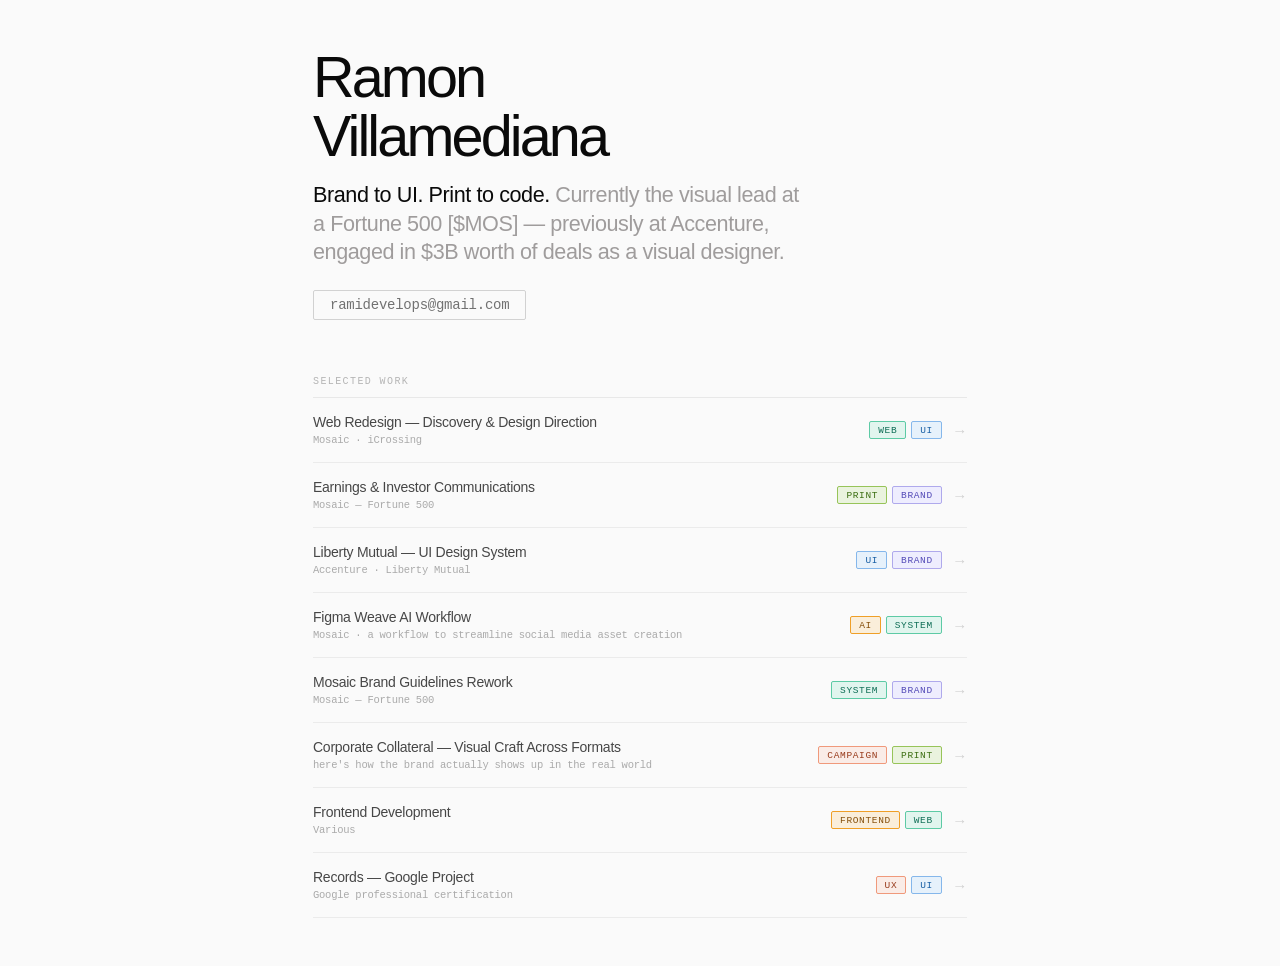
==== index.html @ b70050cb "genesis" ====
<!DOCTYPE html>
<html lang="en">
<head>
  <meta charset="UTF-8">
  <meta name="viewport" content="width=device-width, initial-scale=1.0">
  <title>Ramon Villamediana</title>
  <meta name="description" content="Senior visual designer with brand, UI, and frontend experience. Fortune 500 in-house and Accenture agency — $3B in deal value.">
  <meta property="og:title" content="Ramon Villamediana — Visual Designer">
  <meta property="og:description" content="Brand to UI. Print to code. Currently the visual lead at a Fortune 500, previously at Accenture across $3B in deals.">
  <meta property="og:type" content="website">
  <meta property="og:url" content="https://ramidevelops.github.io/portfolio/">
  <meta name="twitter:card" content="summary_large_image">
  <meta name="twitter:title" content="Ramon Villamediana — Visual Designer">
  <meta name="twitter:description" content="Brand to UI. Print to code. Fortune 500 + Accenture. $3B in deals.">
  <link rel="stylesheet" href="style.css">
</head>
<body>
  <div class="layout layout-home">
    <!-- ── Main ── -->
    <main class="main">

      <section class="hero">
        <h1>Ramon<br>Villamediana</h1>
        <h2>Brand to UI. Print to code. <span style="color:#9f9c9c;">Currently the visual lead at a Fortune 500 [$MOS] — previously at Accenture, engaged in $3B worth of deals as a visual designer.</span></h2>
        
        <a href="mailto:ramidevelops@gmail.com" class="hero-email">ramidevelops@gmail.com </a>
        
      </section>

      <section>
        <div class="work-header">Selected Work</div>
        <div class="work-list">

          <a href="project-mosaic-web.html" class="work-item">
            <div class="work-left">
              <div class="work-title">Web Redesign — Discovery & Design Direction</div>
              <div class="work-client">Mosaic · iCrossing</div>
            </div>
            <div class="work-right">
              <div class="tag-row">
                <span class="tag tag-web">Web</span>
                <span class="tag tag-ui">UI</span>
              </div>
              <span class="arrow">→</span>
            </div>
          </a>

          <a href="project-mosaic-earnings.html" class="work-item">
            <div class="work-left">
              <div class="work-title">Earnings & Investor Communications</div>
              <div class="work-client">Mosaic — Fortune 500</div>
            </div>
            <div class="work-right">
              <div class="tag-row">
                <span class="tag tag-print">Print</span>
                <span class="tag tag-brand">Brand</span>
              </div>
              <span class="arrow">→</span>
            </div>
          </a>

          <a href="project-liberty.html" class="work-item">
            <div class="work-left">
              <div class="work-title">Liberty Mutual — UI Design System</div>
              <div class="work-client">Accenture · Liberty Mutual</div>
            </div>
            <div class="work-right">
              <div class="tag-row">
                <span class="tag tag-ui">UI</span>
                <span class="tag tag-brand">Brand</span>
              </div>
              <span class="arrow">→</span>
            </div>
          </a>

          <a href="weave-workflow.html" class="work-item">
            <div class="work-left">
              <div class="work-title">Figma Weave AI Workflow</div>
              <div class="work-client">Mosaic · a workflow to streamline social media asset creation</div>
            </div>
            <div class="work-right">
              <div class="tag-row">
                <span class="tag tag-frontend">AI</span><span class="tag tag-web">System</span>
              </div>
              <span class="arrow">→</span>
            </div>
          </a>

          <a href="mosaic-brand-rework.html" class="work-item">
            <div class="work-left">
              <div class="work-title">Mosaic Brand Guidelines Rework</div>
              <div class="work-client">Mosaic — Fortune 500</div>
            </div>
            <div class="work-right">
              <div class="tag-row">
                <span class="tag tag-web">System</span>
                <span class="tag tag-brand">Brand</span>
              </div>
              <span class="arrow">→</span>
            </div>
          </a>

          <a href="corporate-collateral.html" class="work-item">
            <div class="work-left">
              <div class="work-title">Corporate Collateral — Visual Craft Across Formats</div>
              <div class="work-client">here's how the brand actually shows up in the real world</div>
            </div>
            <div class="work-right">
              <div class="tag-row">
                <span class="tag tag-campaign">Campaign</span>
                <span class="tag tag-print">Print</span>
              </div>
              <span class="arrow">→</span>
            </div>
          </a>

          <a href="frontend-work.html" class="work-item">
            <div class="work-left">
              <div class="work-title">Frontend Development</div>
              <div class="work-client">Various</div>
            </div>
            <div class="work-right">
              <div class="tag-row">
                <span class="tag tag-frontend">Frontend</span>
                <span class="tag tag-web">Web</span>
              </div>
              <span class="arrow">→</span>
            </div>
          </a>

            <a href="records-google-project.html" class="work-item">
            <div class="work-left">
              <div class="work-title">Records — Google Project</div>
              <div class="work-client">Google professional certification</div>
            </div>
            <div class="work-right">
              <div class="tag-row">
                <span class="tag tag-campaign">UX</span>
                <span class="tag tag-ui">UI</span>
              </div>
              <span class="arrow">→</span>
            </div>
          </a>

        </div>
      </section>

    </main>
  </div>
</body>
</html>
---- style.css ----
/* ─── Reset ─────────────────────────────────────────────── */
*, *::before, *::after { box-sizing: border-box; margin: 0; padding: 0; }
html { scroll-behavior: smooth; }

/* ─── Fonts ──────────────────────────────────────────────── */
@import url('https://fonts.googleapis.com/css2?family=Inter:wght@400;500;700;900&family=Roboto+Mono:wght@400;500&display=swap');

/* ─── Base ───────────────────────────────────────────────── */
body {

  font-family: 'Inter', sans-serif;
  letter-spacing: -0.25px;
 /* background: linear-gradient(135deg, #dbeafe 0%, #eff6ff 40%, #f0f9ff 70%, #e0f2fe 100%);*/
 background-color: #fafafa;
  background-attachment: fixed;
  min-height: 100vh;
  color: #0a0a0a;
  -webkit-font-smoothing: antialiased;
}

/* ─── Layout ─────────────────────────────────────────────── */
.layout {
  display: grid;
  grid-template-columns: 1fr;
  min-height: 100vh;
}

.layout-home {
  grid-template-columns:1fr;
}

/* ─── Sidebar ────────────────────────────────────────────── */
.sidebar {
  padding: 2.5rem 1.5rem 2.5rem 2rem;
  display: none;
  flex-direction: column;
  gap: 2.5rem;
  border-right: 0.5px solid rgba(0,0,0,0.08);
  height: 100vh;
  position: sticky;
  top: 0;
  overflow-y: auto;
}

.logo-mark {
  font-family: 'Inter', sans-serif;
  font-weight: 900;
  font-size: 26px;
  letter-spacing: -0.05em;
  color: #0a0a0a;
  line-height: 1;
  text-decoration: none;
  display: block;
}

.nav-section { display: flex; flex-direction: column; gap: 0.4rem; }

.nav-label {
  font-family: 'Roboto Mono', monospace;
  font-size: 10px;
  font-weight: 500;
  letter-spacing: 0.12em;
  color: rgba(0,0,0,0.3);
  text-transform: uppercase;
  margin-bottom: 0.3rem;
}

.nav-link {
  font-family: 'Roboto Mono', monospace;
  font-size: 12.5px;
  color: rgba(0,0,0,0.55);
  text-decoration: none;
  display: flex;
  align-items: center;
  gap: 0.4rem;
  padding: 3px 0;
  transition: color 0.15s;
}
.nav-link::before { content: '>'; opacity: 0.35; font-size: 10px; }
.nav-link:hover, .nav-link.active { color: rgba(0,0,0,0.9); }

.resume-entry { margin-bottom: 0.65rem; }
.resume-title {
  font-family: 'Space Mono', monospace;
  font-size: 11.5px;
  color: rgba(0,0,0,0.7);
  font-weight: 500;
  line-height: 1.5;
}
.resume-co {
  font-family: 'Space Mono', monospace;
  font-size: 10.5px;
  color: rgba(0,0,0,0.35);
}

.tagline {
  font-family: 'Roboto Mono', monospace;
  font-size: 10px;
  color: rgba(0,0,0,0.18);
  letter-spacing: 0.05em;
  margin-top: auto;
}

/* ─── Main ───────────────────────────────────────────────── */
.main {
  padding: 3rem;;
  display: flex;
  flex-direction: column;
  gap: 3.5rem;
  width: clamp(320px, 90%, 750px);
  margin: 0 auto;
}

/* ─── Hero ───────────────────────────────────────────────── */
.hero { display: flex; flex-direction: column; gap: 1rem; }

.hero h1 {
  font-size: clamp(2.6rem, 4.5vw, 3.8rem);
  font-weight: 400;
  letter-spacing: -0.05em;
  line-height: 1.02;
}

.hero h2 {
  font-size: clamp(1rem, 1.8vw, 1.35rem);
  font-weight: 400;
  letter-spacing: -0.02em;
  line-height: 1.3;
  max-width: 500px;
}

.hero p {
  font-size: 0.875rem;
  line-height: 1.75;
  color: rgba(0,0,0,0.5);
  max-width: 440px;
}

.hero-email {
  display: inline-flex;
  align-items: center;
  gap: 0.4rem;
  font-family: 'Roboto Mono', monospace;
  font-size: 14px;
  color: rgba(0,0,0,0.55);
  text-decoration: none;
  border: 0.5px solid rgba(0,0,0,0.16);
  padding: 0.4rem 1rem;
  border-radius: 2px;
  margin-top: 0.5rem;
  width: fit-content;
  transition: background 0.15s;
}
.hero-email:hover { background: rgba(0,0,0,0.04); }

/* ─── Work List ──────────────────────────────────────────── */
.work-header {
  font-family: 'Roboto Mono', monospace;
  font-size: 10px;
  font-weight: 500;
  letter-spacing: 0.14em;
  color: rgba(0,0,0,0.28);
  text-transform: uppercase;
  padding-bottom: 0.6rem;
  border-bottom: 0.5px solid rgba(0,0,0,0.07);
}

.work-list { display: flex; flex-direction: column; }

.work-item {
  display: flex;
  align-items: center;
  justify-content: space-between;
  padding: 1rem 0;
  border-bottom: 0.5px solid rgba(0,0,0,0.06);
  gap: 1.5rem;
  text-decoration: none;
  cursor: pointer;
  transition: opacity 0.15s;
}
.work-item:hover { background: #f5f5f5; transition:0.25s}
.work-item:hover .work-title { color: #000; }
.work-item:hover .arrow { color: rgba(0,0,0,0.5); }

.work-left { display: flex; flex-direction: column; gap: 0.25rem; min-width: 0; }

.work-title {
  font-family: 'Inter', sans-serif;
  font-size: 0.875rem;
  font-weight: 500;
  color: rgba(0,0,0,0.72);
  transition: color 0.15s;
}

.work-client {
  font-family: 'Roboto Mono', monospace;
  font-size: 10.5px;
  color: rgba(0,0,0,0.32);
}

.work-right {
  display: flex;
  align-items: center;
  gap: 0.65rem;
  flex-shrink: 0;
}

.tag-row { display: flex; gap: 0.3rem; flex-wrap: wrap; justify-content: flex-end; }

/* ─── Tags ───────────────────────────────────────────────── */
.tag {
  font-family: 'Roboto Mono', monospace;
  font-size: 9.5px;
  font-weight: 500;
  letter-spacing: 0.07em;
  padding: 0.18rem 0.5rem;
  border-radius: 2px;
  border: 0.5px solid;
  text-transform: uppercase;
  white-space: nowrap;
}
.tag-brand    { color: #534AB7; border-color: #AFA9EC; background: #EEEDFE; }
.tag-ui       { color: #185FA5; border-color: #85B7EB; background: #E6F1FB; }
.tag-print    { color: #3B6D11; border-color: #97C459; background: #EAF3DE; }
.tag-frontend { color: #854F0B; border-color: #EF9F27; background: #FAEEDA; }
.tag-campaign { color: #993C1D; border-color: #F0997B; background: #FAECE7; }
.tag-web      { color: #0F6E56; border-color: #5DCAA5; background: #E1F5EE; }

.arrow {
  font-size: 15px;
  color: rgba(0,0,0,0.16);
  transition: color 0.15s;
  flex-shrink: 0;
}

/* ─── Project Page ───────────────────────────────────────── */
.project-header { display: flex; flex-direction: column; gap: 1.25rem; }

.back-link {
  font-family: 'Roboto Mono', monospace;
  font-size: 12px;
  color: rgba(0,0,0,0.4);
  text-decoration: none;
  display: inline-flex;
  align-items: center;
  gap: 0.4rem;
  transition: color 0.15s;
}
.back-link:hover { color: rgba(0,0,0,0.8); }

.project-title {
  font-size: clamp(1.8rem, 3.5vw, 2.8rem);
  font-weight: 400;
  letter-spacing: -0.03em;
  line-height: 1.05;
}

.project-meta {
  display: flex;
  align-items: center;
  gap: 1rem;
  flex-wrap: wrap;
}

.project-client {
  font-family: 'Space Mono', monospace;
  font-size: 12px;
  color: rgba(0,0,0,0.4);
}

.project-divider {
  width: 0.5px;
  height: 12px;
  background: rgba(0,0,0,0.15);
}

.project-body { display: flex; flex-direction: column; gap: 3rem; }

.project-section-label {
  font-family: Inter, sans-serif;
  font-size: 1.25rem;
  font-weight: 400;
  color: 000000;
  padding-bottom: 0.6rem;
  border-bottom: 0.5px solid rgba(0,0,0,0.07);
  margin-bottom: 1.25rem;
}

.project-text {
  font-size: 0.9rem;
  line-height: 1.8;
  color: rgba(0,0,0,0.6);
  max-width: 560px;
}

/* ─── Image placeholders ─────────────────────────────────── */
.img-placeholder {
  width: 100%;
  background: rgba(255,255,255,0.45);
  border: 0.5px solid rgba(0,0,0,0.08);
  border-radius: 4px;
  display: flex;
  flex-direction: column;
  align-items: center;
  justify-content: center;
  gap: 0.5rem;
  color: rgba(0,0,0,0.25);
  font-family: 'Space Mono', monospace;
  font-size: 11px;
  letter-spacing: 0.05em;
}
.img-placeholder.tall  { aspect-ratio: 16/9; }
.img-placeholder.wide  { aspect-ratio: 21/9; }
.img-placeholder.sq    { aspect-ratio: 1/1; }
.img-placeholder.port  { aspect-ratio: 3/4; }

.img-placeholder svg {
  width: 24px;
  height: 24px;
  opacity: 0.3;
}

/* ─── Project Images ─────────────────────────────────────── */
.project-img {
  width: 100%;
  display: block;
  border-radius: 4px;
  border: 0.5px solid rgba(0,0,0,0.08);
  object-fit: cover;
}
.project-img.tall  { aspect-ratio: 16/9; }
.project-img.wide  { aspect-ratio: 21/9; }
.project-img.sq    { aspect-ratio: 1/1; }
.project-img.port  { aspect-ratio: 3/4; }

.project-img.contain {
  object-fit: contain;
  border: none;
}

.img-grid-2 {
  display: grid;
  grid-template-columns: 1fr 1fr;
  gap: 1rem;
}
.img-grid-3 {
  display: grid;
  grid-template-columns: 1fr 1fr 1fr;
  gap: 1rem;
}

/* ─── Collateral description ───────────────────────────────── */
.collateral-caption {
  font-family: 'Roboto Mono', monospace;
  font-size: 10.5px;
  color: rgba(0,0,0,0.35);
  margin-top: 0.5rem;
}

/* ─── Responsive ─────────────────────────────────────────── */
@media (max-width: 768px) {
  .layout { grid-template-columns: 1fr; }
  .sidebar {
    height: auto;
    position: relative;
    border-right: none;
    border-bottom: 0.5px solid rgba(0,0,0,0.08);
    padding: 1.5rem;
    flex-direction: row;
    flex-wrap: wrap;
    gap: 0.75rem;
    align-items: center;
  }
  .tagline { display: none; }
  .nav-section:not(:first-of-type) { display: none; }
  .main { padding: 2rem 1.5rem; margin: 0; width: 100%; }
  .img-grid-2, .img-grid-3 { grid-template-columns: 1fr; }
}
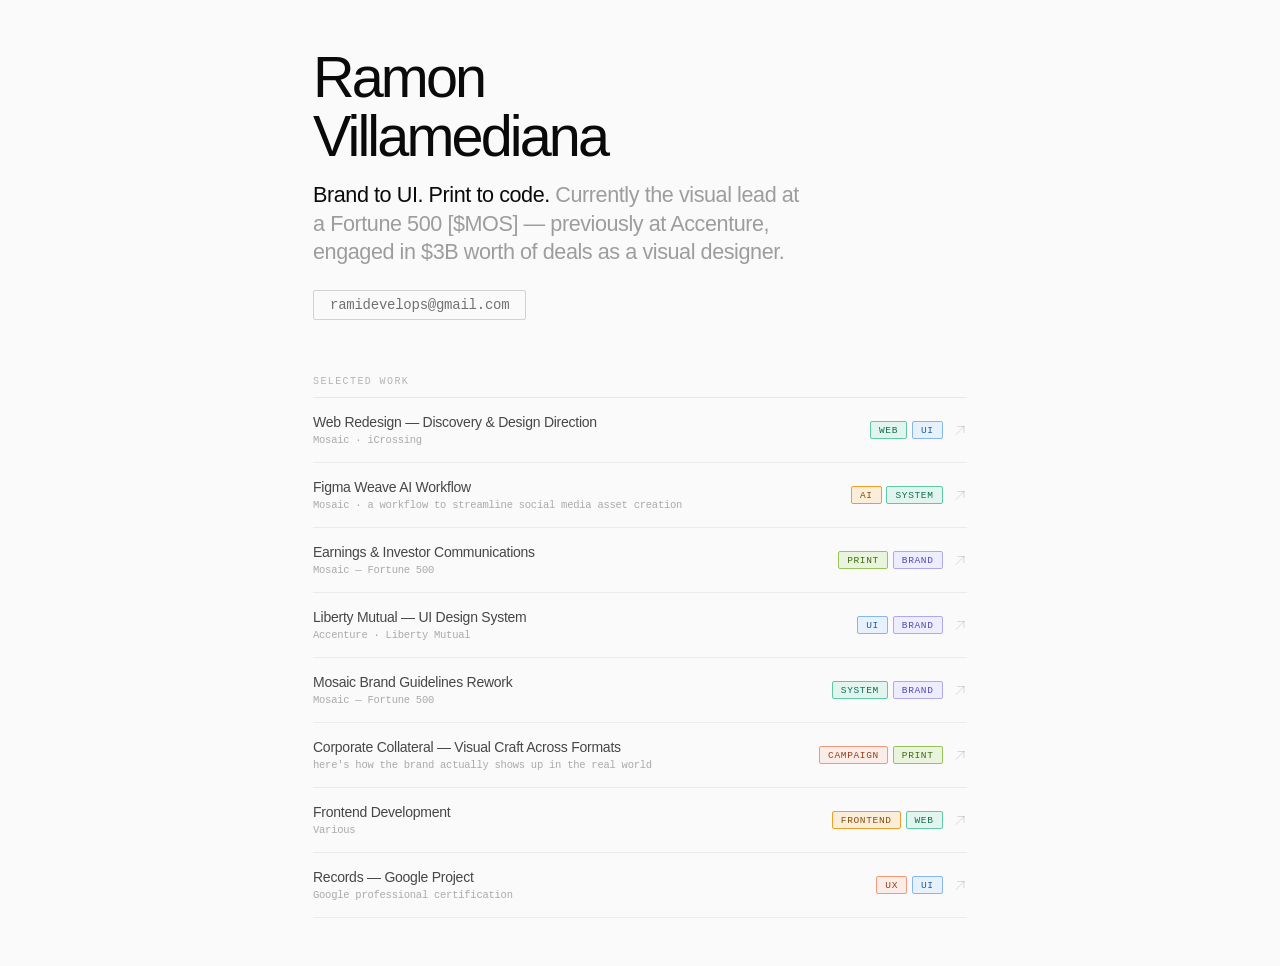
==== commit 1fe41c48: "index nav re-org and case studies updated. we getting there" ====
--- a/index.html
+++ b/index.html
@@ -16,15 +16,12 @@
 </head>
 <body>
   <div class="layout layout-home">
-    <!-- ── Main ── -->
     <main class="main">
 
       <section class="hero">
         <h1>Ramon<br>Villamediana</h1>
         <h2>Brand to UI. Print to code. <span style="color:#9f9c9c;">Currently the visual lead at a Fortune 500 [$MOS] — previously at Accenture, engaged in $3B worth of deals as a visual designer.</span></h2>
-        
         <a href="mailto:ramidevelops@gmail.com" class="hero-email">ramidevelops@gmail.com </a>
-        
       </section>
 
       <section>
@@ -41,7 +38,25 @@
                 <span class="tag tag-web">Web</span>
                 <span class="tag tag-ui">UI</span>
               </div>
-              <span class="arrow">→</span>
+              <svg class="arrow" viewBox="0 0 256 256" fill="none" xmlns="http://www.w3.org/2000/svg">
+  <path d="M200 64L56 208M200 64H88M200 64V176" stroke="currentColor" stroke-width="16" stroke-linecap="round" stroke-linejoin="round"/>
+</svg>
+            </div>
+          </a>
+
+          <a href="weave-workflow.html" class="work-item">
+            <div class="work-left">
+              <div class="work-title">Figma Weave AI Workflow</div>
+              <div class="work-client">Mosaic · a workflow to streamline social media asset creation</div>
+            </div>
+            <div class="work-right">
+              <div class="tag-row">
+                <span class="tag tag-frontend">AI</span>
+                <span class="tag tag-web">System</span>
+              </div>
+              <svg class="arrow" viewBox="0 0 256 256" fill="none" xmlns="http://www.w3.org/2000/svg">
+  <path d="M200 64L56 208M200 64H88M200 64V176" stroke="currentColor" stroke-width="16" stroke-linecap="round" stroke-linejoin="round"/>
+</svg>
             </div>
           </a>
 
@@ -55,7 +70,9 @@
                 <span class="tag tag-print">Print</span>
                 <span class="tag tag-brand">Brand</span>
               </div>
-              <span class="arrow">→</span>
+              <svg class="arrow" viewBox="0 0 256 256" fill="none" xmlns="http://www.w3.org/2000/svg">
+  <path d="M200 64L56 208M200 64H88M200 64V176" stroke="currentColor" stroke-width="16" stroke-linecap="round" stroke-linejoin="round"/>
+</svg>
             </div>
           </a>
 
@@ -69,20 +86,9 @@
                 <span class="tag tag-ui">UI</span>
                 <span class="tag tag-brand">Brand</span>
               </div>
-              <span class="arrow">→</span>
-            </div>
-          </a>
-
-          <a href="weave-workflow.html" class="work-item">
-            <div class="work-left">
-              <div class="work-title">Figma Weave AI Workflow</div>
-              <div class="work-client">Mosaic · a workflow to streamline social media asset creation</div>
-            </div>
-            <div class="work-right">
-              <div class="tag-row">
-                <span class="tag tag-frontend">AI</span><span class="tag tag-web">System</span>
-              </div>
-              <span class="arrow">→</span>
+              <svg class="arrow" viewBox="0 0 256 256" fill="none" xmlns="http://www.w3.org/2000/svg">
+  <path d="M200 64L56 208M200 64H88M200 64V176" stroke="currentColor" stroke-width="16" stroke-linecap="round" stroke-linejoin="round"/>
+</svg>
             </div>
           </a>
 
@@ -96,7 +102,9 @@
                 <span class="tag tag-web">System</span>
                 <span class="tag tag-brand">Brand</span>
               </div>
-              <span class="arrow">→</span>
+              <svg class="arrow" viewBox="0 0 256 256" fill="none" xmlns="http://www.w3.org/2000/svg">
+  <path d="M200 64L56 208M200 64H88M200 64V176" stroke="currentColor" stroke-width="16" stroke-linecap="round" stroke-linejoin="round"/>
+</svg>
             </div>
           </a>
 
@@ -110,7 +118,9 @@
                 <span class="tag tag-campaign">Campaign</span>
                 <span class="tag tag-print">Print</span>
               </div>
-              <span class="arrow">→</span>
+              <svg class="arrow" viewBox="0 0 256 256" fill="none" xmlns="http://www.w3.org/2000/svg">
+  <path d="M200 64L56 208M200 64H88M200 64V176" stroke="currentColor" stroke-width="16" stroke-linecap="round" stroke-linejoin="round"/>
+</svg>
             </div>
           </a>
 
@@ -124,11 +134,13 @@
                 <span class="tag tag-frontend">Frontend</span>
                 <span class="tag tag-web">Web</span>
               </div>
-              <span class="arrow">→</span>
+              <svg class="arrow" viewBox="0 0 256 256" fill="none" xmlns="http://www.w3.org/2000/svg">
+  <path d="M200 64L56 208M200 64H88M200 64V176" stroke="currentColor" stroke-width="16" stroke-linecap="round" stroke-linejoin="round"/>
+</svg>
             </div>
           </a>
 
-            <a href="records-google-project.html" class="work-item">
+          <a href="records-google-project.html" class="work-item">
             <div class="work-left">
               <div class="work-title">Records — Google Project</div>
               <div class="work-client">Google professional certification</div>
@@ -138,7 +150,9 @@
                 <span class="tag tag-campaign">UX</span>
                 <span class="tag tag-ui">UI</span>
               </div>
-              <span class="arrow">→</span>
+              <svg class="arrow" viewBox="0 0 256 256" fill="none" xmlns="http://www.w3.org/2000/svg">
+  <path d="M200 64L56 208M200 64H88M200 64V176" stroke="currentColor" stroke-width="16" stroke-linecap="round" stroke-linejoin="round"/>
+</svg>
             </div>
           </a>
 
@@ -148,4 +162,4 @@
     </main>
   </div>
 </body>
-</html>
+</html>
--- a/style.css
+++ b/style.css
@@ -227,10 +227,11 @@
 .tag-web      { color: #0F6E56; border-color: #5DCAA5; background: #E1F5EE; }
 
 .arrow {
-  font-size: 15px;
+   width: 14px;
+  height: 14px;
+  flex-shrink: 0;
   color: rgba(0,0,0,0.16);
   transition: color 0.15s;
-  flex-shrink: 0;
 }
 
 /* ─── Project Page ───────────────────────────────────────── */
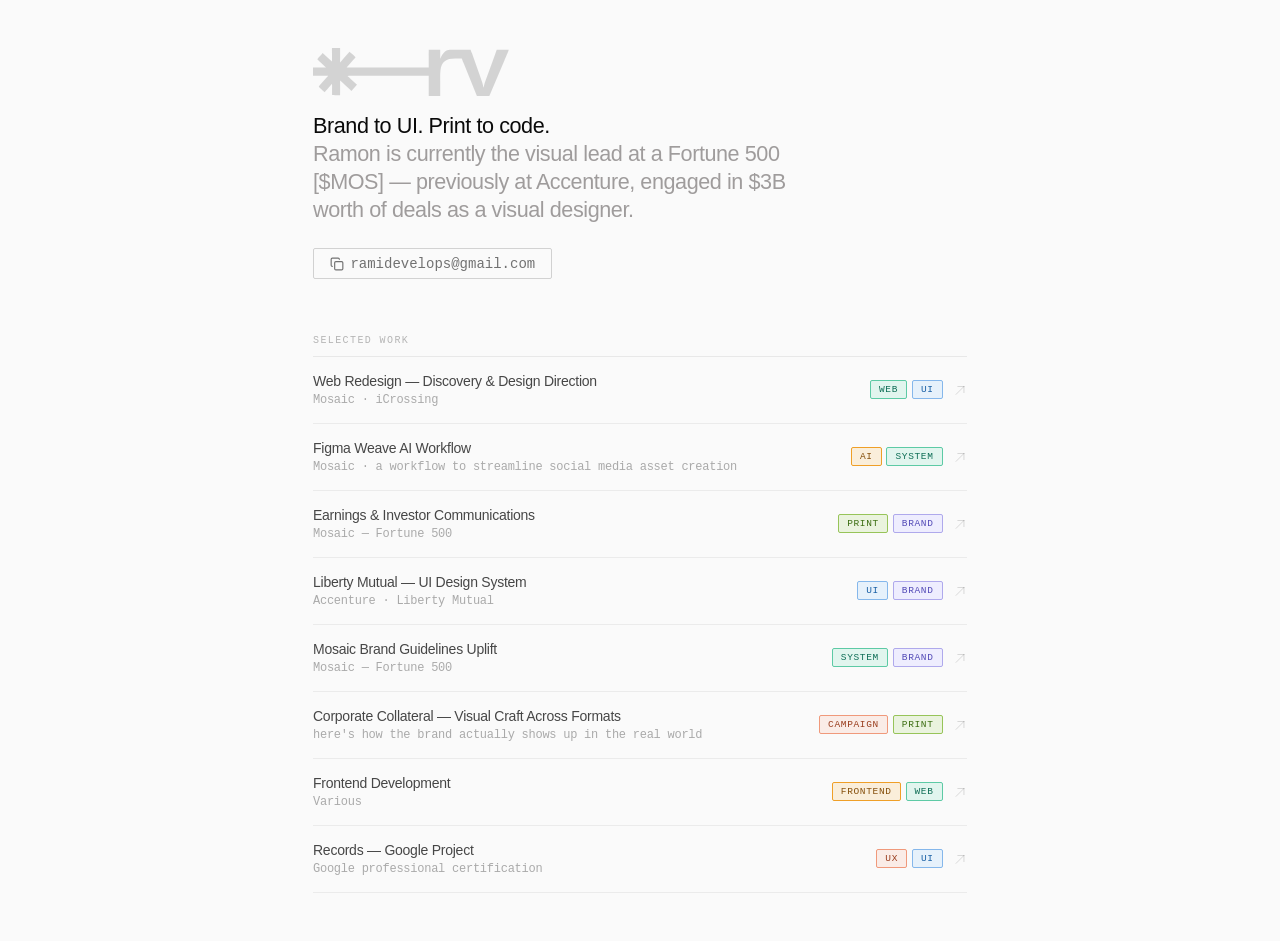
==== commit 2a9ce579: "logo added" ====
--- a/index.html
+++ b/index.html
@@ -6,22 +6,35 @@
   <title>Ramon Villamediana</title>
   <meta name="description" content="Senior visual designer with brand, UI, and frontend experience. Fortune 500 in-house and Accenture agency — $3B in deal value.">
   <meta property="og:title" content="Ramon Villamediana — Visual Designer">
-  <meta property="og:description" content="Brand to UI. Print to code. Currently the visual lead at a Fortune 500, previously at Accenture across $3B in deals.">
+  <meta property="og:description" content="Brand to UI. Print to code. Ramon Villamediana is the visual lead at a Fortune 500, previously at Accenture across $3B in deals.">
   <meta property="og:type" content="website">
   <meta property="og:url" content="https://ramidevelops.github.io/portfolio/">
   <meta name="twitter:card" content="summary_large_image">
   <meta name="twitter:title" content="Ramon Villamediana — Visual Designer">
   <meta name="twitter:description" content="Brand to UI. Print to code. Fortune 500 + Accenture. $3B in deals.">
   <link rel="stylesheet" href="style.css">
+   <link rel="icon" type="image/svg+xml" href="/assets/rv-logo.svg">
+
 </head>
 <body>
   <div class="layout layout-home">
     <main class="main">
 
       <section class="hero">
-        <h1>Ramon<br>Villamediana</h1>
-        <h2>Brand to UI. Print to code. <span style="color:#9f9c9c;">Currently the visual lead at a Fortune 500 [$MOS] — previously at Accenture, engaged in $3B worth of deals as a visual designer.</span></h2>
-        <a href="mailto:ramidevelops@gmail.com" class="hero-email">ramidevelops@gmail.com </a>
+      
+      <img class="rv-logo" src="/assets/rv-logo.svg">
+      <h2>Brand to UI. Print to code.<br> <span style="color: #9f9c9c; font-weight: 100;">
+Ramon is currently the visual lead at a Fortune 500 [$MOS] — previously at Accenture, engaged in $3B worth of deals as a visual designer.</span></h2>
+
+        <button class="hero-email">
+    <svg xmlns="http://w3.org" width="14" height="14" viewBox="0 0 24 24" fill="none" stroke="currentColor" stroke-width="2" stroke-linecap="round" stroke-linejoin="round" class="lucide lucide-copy">
+        <rect width="14" height="14" x="8" y="8" rx="2" ry="2"/>
+        <path d="M4 16c-1.1 0-2-.9-2-2V4c0-1.1.9-2 2-2h10c1.1 0 2 .9 2 2"></path> <!-- Closed this path tag! -->
+    </svg>
+    <span class="email-text">ramidevelops@gmail.com</span>
+</button>
+
+
       </section>
 
       <section>
@@ -94,7 +107,7 @@
 
           <a href="mosaic-brand-rework.html" class="work-item">
             <div class="work-left">
-              <div class="work-title">Mosaic Brand Guidelines Rework</div>
+              <div class="work-title">Mosaic Brand Guidelines Uplift</div>
               <div class="work-client">Mosaic — Fortune 500</div>
             </div>
             <div class="work-right">
@@ -161,5 +174,28 @@
 
     </main>
   </div>
+
+
+<script>
+document.addEventListener('DOMContentLoaded', () => {
+    const btn = document.querySelector('.hero-email');
+    const txt = btn?.querySelector('.email-text');
+    
+    if (btn && txt) {
+        btn.addEventListener('click', () => {
+            navigator.clipboard.writeText('ramidevelops@gmail.com').then(() => {
+                txt.textContent = 'copied to clipboard';
+                
+                setTimeout(() => {
+                    txt.textContent = 'ramidevelops@gmail.com';
+                    btn.style.removeAttribute('style'); // Keeps CSS file in full control
+                }, 2000);
+            });
+        });
+    }
+});
+</script>
+
+
 </body>
 </html>
--- a/style.css
+++ b/style.css
@@ -29,17 +29,12 @@
   grid-template-columns:1fr;
 }
 
-/* ─── Sidebar ────────────────────────────────────────────── */
-.sidebar {
-  padding: 2.5rem 1.5rem 2.5rem 2rem;
-  display: none;
-  flex-direction: column;
-  gap: 2.5rem;
-  border-right: 0.5px solid rgba(0,0,0,0.08);
-  height: 100vh;
-  position: sticky;
-  top: 0;
-  overflow-y: auto;
+
+.rv-logo{
+  width: 30%;
+  opacity: 0.15;
+}
+
 }
 
 .logo-mark {
@@ -150,8 +145,12 @@
   margin-top: 0.5rem;
   width: fit-content;
   transition: background 0.15s;
+  background:transparent;
+  cursor: pointer;
 }
 .hero-email:hover { background: rgba(0,0,0,0.04); }
+
+
 
 /* ─── Work List ──────────────────────────────────────────── */
 .work-header {
@@ -194,7 +193,7 @@
 
 .work-client {
   font-family: 'Roboto Mono', monospace;
-  font-size: 10.5px;
+  font-size: 12px;
   color: rgba(0,0,0,0.32);
 }
 
@@ -298,7 +297,6 @@
 .img-placeholder {
   width: 100%;
   background: rgba(255,255,255,0.45);
-  border: 0.5px solid rgba(0,0,0,0.08);
   border-radius: 4px;
   display: flex;
   flex-direction: column;
@@ -321,21 +319,28 @@
   opacity: 0.3;
 }
 
-/* ─── Project Images ─────────────────────────────────────── */
+/* ─── Project Images and Videos ─────────────────────────────────────── */
+
 .project-img {
-  width: 100%;
-  display: block;
-  border-radius: 4px;
-  border: 0.5px solid rgba(0,0,0,0.08);
-  object-fit: cover;
-}
+      width: 100%;
+      border-radius: 4px;
+      border: 0.5px solid rgba(0,0,0,0.08);
+      display: block;
+    }
+    .project-video {
+      width: 100%;
+      display: block;
+      border-radius: 4px;
+      border: 0.5px solid rgba(0,0,0,0.08);
+    }
+
 .project-img.tall  { aspect-ratio: 16/9; }
 .project-img.wide  { aspect-ratio: 21/9; }
 .project-img.sq    { aspect-ratio: 1/1; }
 .project-img.port  { aspect-ratio: 3/4; }
 
-.project-img.contain {
-  object-fit: contain;
+.project-img.cover {
+  object-fit: cover;
   border: none;
 }
 
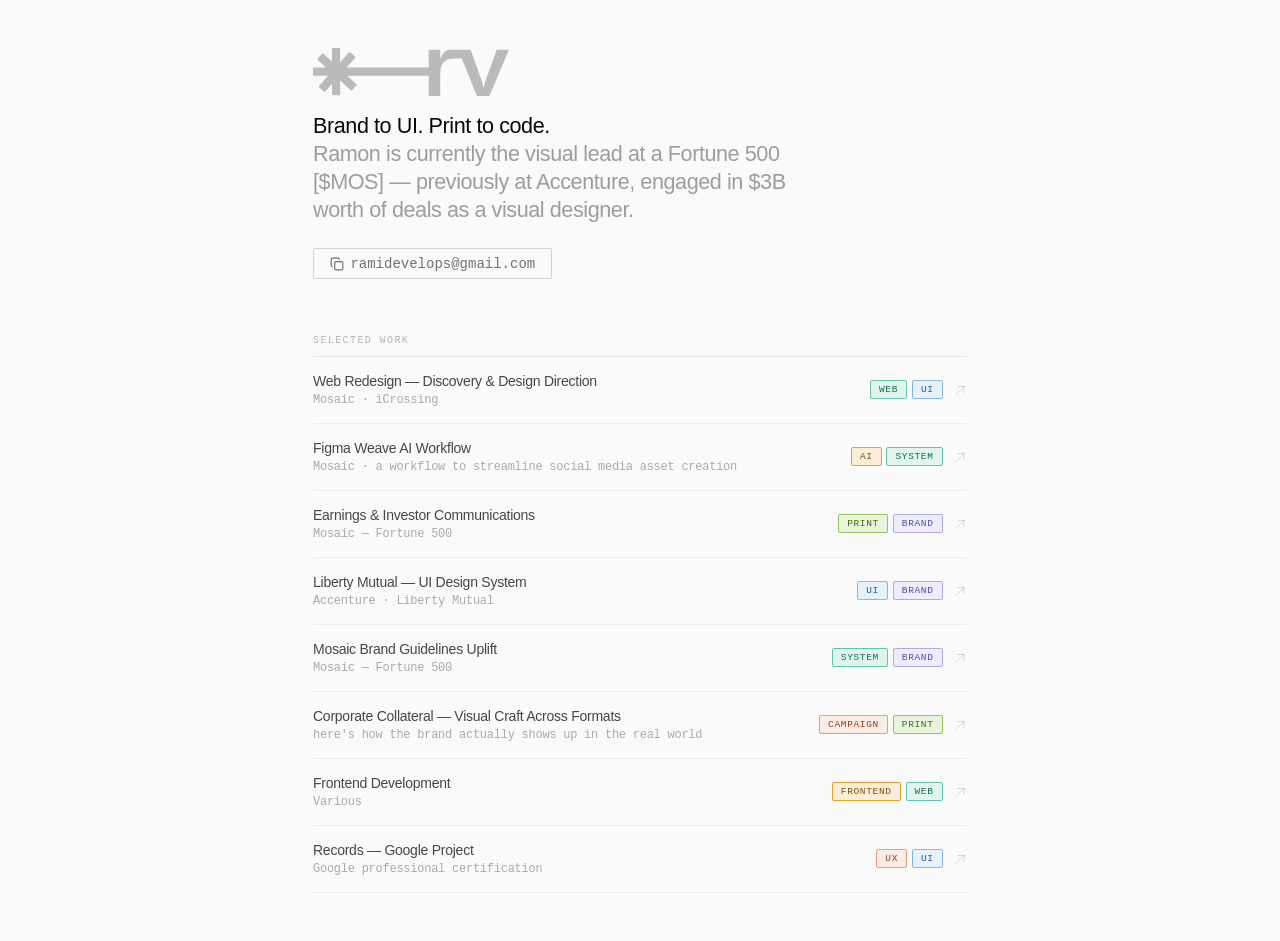
==== commit 32d8a9e7: "corporate collateral added" ====
--- a/index.html
+++ b/index.html
@@ -13,7 +13,7 @@
   <meta name="twitter:title" content="Ramon Villamediana — Visual Designer">
   <meta name="twitter:description" content="Brand to UI. Print to code. Fortune 500 + Accenture. $3B in deals.">
   <link rel="stylesheet" href="style.css">
-   <link rel="icon" type="image/svg+xml" href="/assets/rv-logo.svg">
+   <link rel="icon" type="image/svg+xml" href="/assets/favicon.svg">
 
 </head>
 <body>
@@ -189,7 +189,7 @@
                 setTimeout(() => {
                     txt.textContent = 'ramidevelops@gmail.com';
                     btn.style.removeAttribute('style'); // Keeps CSS file in full control
-                }, 2000);
+                }, 1000);
             });
         });
     }
--- a/style.css
+++ b/style.css
@@ -32,7 +32,7 @@
 
 .rv-logo{
   width: 30%;
-  opacity: 0.15;
+  opacity: 0.25;
 }
 
 }
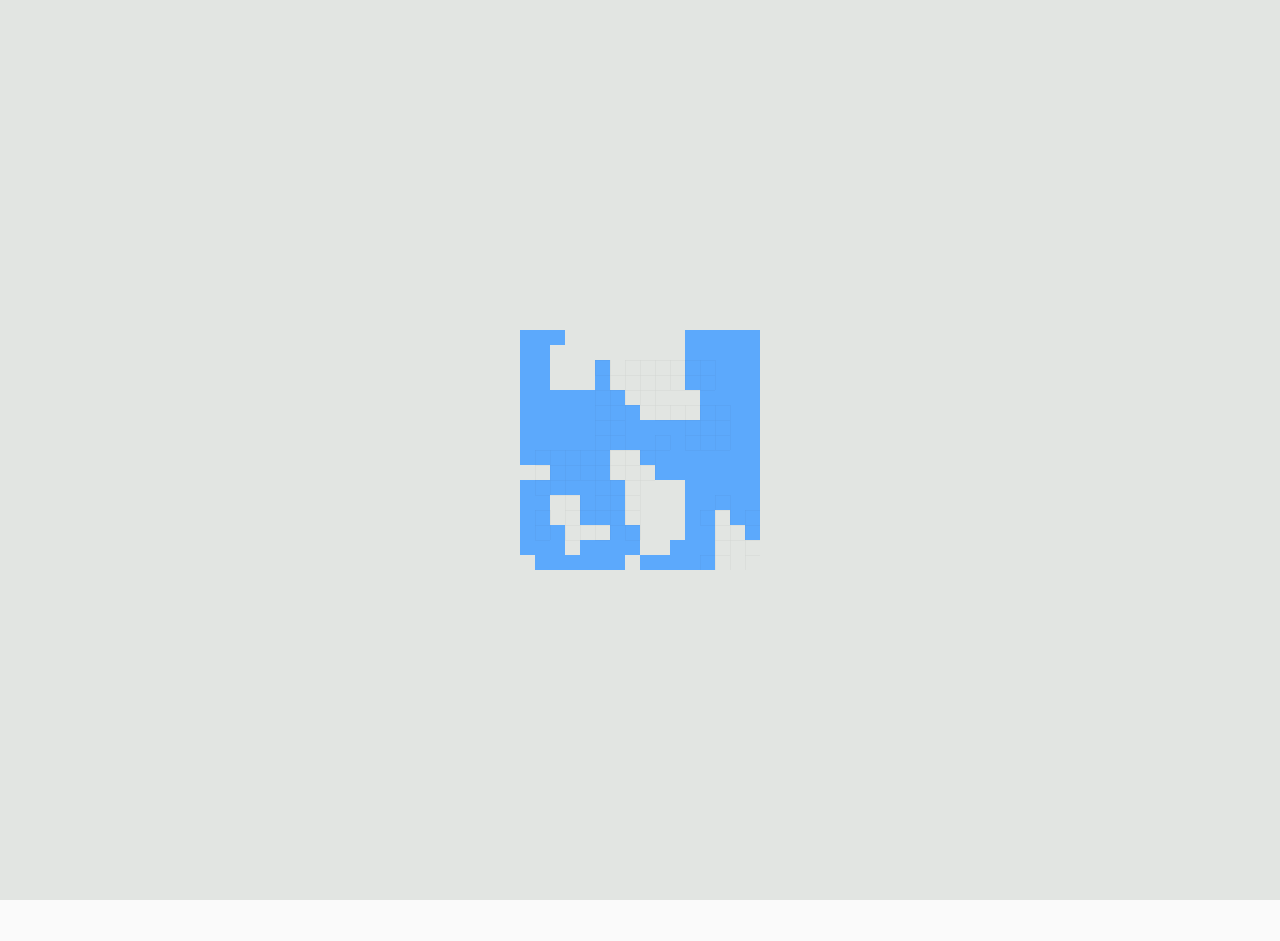
==== commit 0e9fb76c: "index loading animation added" ====
--- a/index.html
+++ b/index.html
@@ -14,9 +14,24 @@
   <meta name="twitter:description" content="Brand to UI. Print to code. Fortune 500 + Accenture. $3B in deals.">
   <link rel="stylesheet" href="style.css">
    <link rel="icon" type="image/svg+xml" href="/assets/favicon.svg">
+  <script>
+    try {
+      if (sessionStorage.getItem('portfolioLoaderSeen') === 'true') {
+        document.documentElement.classList.add('skip-site-loader');
+      } else {
+        document.documentElement.classList.add('initial-site-visit');
+        sessionStorage.setItem('portfolioLoaderSeen', 'true');
+      }
+    } catch (error) {
+      document.documentElement.classList.add('initial-site-visit');
+    }
+  </script>
 
 </head>
-<body>
+<body class="home-page">
+  <div class="site-loader" role="status" aria-label="Loading">
+    <img src="assets/parcel-11-1x1-loop.svg" alt="">
+  </div>
   <div class="layout layout-home">
     <main class="main">
 
@@ -177,6 +192,17 @@
 
 
 <script>
+window.addEventListener('load', () => {
+  if (!document.documentElement.classList.contains('initial-site-visit')) {
+    document.querySelector('.site-loader')?.classList.add('is-hidden');
+    return;
+  }
+
+  setTimeout(() => {
+    document.querySelector('.site-loader')?.classList.add('is-hidden');
+  }, 2000);
+});
+
 document.addEventListener('DOMContentLoaded', () => {
     const btn = document.querySelector('.hero-email');
     const txt = btn?.querySelector('.email-text');
--- a/style.css
+++ b/style.css
@@ -16,6 +16,80 @@
   min-height: 100vh;
   color: #0a0a0a;
   -webkit-font-smoothing: antialiased;
+}
+
+.site-loader {
+  position: fixed;
+  inset: 0;
+  z-index: 1000;
+  display: grid;
+  place-items: center;
+  background: #e2e5e2;
+  opacity: 1;
+  transition: opacity 0.35s ease, visibility 0.35s ease;
+}
+
+.site-loader img {
+  width: min(42vw, 240px);
+  height: auto;
+}
+
+.site-loader.is-hidden {
+  opacity: 0;
+  visibility: hidden;
+  pointer-events: none;
+}
+
+.skip-site-loader .site-loader {
+  display: none;
+}
+
+@keyframes pageContentReveal {
+  from { opacity: 0; transform: translateY(10px); }
+  to { opacity: 1; transform: translateY(0); }
+}
+
+@keyframes contentItemReveal {
+  from { opacity: 0; transform: translateY(6px); }
+  to { opacity: 1; transform: translateY(0); }
+}
+
+.initial-site-visit .home-page .main {
+  animation: pageContentReveal 0.7s 1.9s ease-out both;
+}
+
+.initial-site-visit .home-page .main > * {
+  animation: contentItemReveal 0.55s 2.05s ease-out both;
+}
+
+.initial-site-visit .home-page .hero > * {
+  animation: contentItemReveal 0.45s ease-out both;
+}
+
+.initial-site-visit .home-page .hero > :nth-child(1) { animation-delay: 2.05s; }
+.initial-site-visit .home-page .hero > :nth-child(2) { animation-delay: 2.13s; }
+.initial-site-visit .home-page .hero > :nth-child(3) { animation-delay: 2.21s; }
+
+.initial-site-visit .home-page .work-item { animation: contentItemReveal 0.45s ease-out both; }
+.initial-site-visit .home-page .work-item:nth-child(1) { animation-delay: 2.18s; }
+.initial-site-visit .home-page .work-item:nth-child(2) { animation-delay: 2.24s; }
+.initial-site-visit .home-page .work-item:nth-child(3) { animation-delay: 2.30s; }
+.initial-site-visit .home-page .work-item:nth-child(4) { animation-delay: 2.36s; }
+.initial-site-visit .home-page .work-item:nth-child(5) { animation-delay: 2.42s; }
+.initial-site-visit .home-page .work-item:nth-child(6) { animation-delay: 2.48s; }
+.initial-site-visit .home-page .work-item:nth-child(7) { animation-delay: 2.54s; }
+.initial-site-visit .home-page .work-item:nth-child(8) { animation-delay: 2.60s; }
+.initial-site-visit .home-page .work-item:nth-child(9) { animation-delay: 2.66s; }
+
+@media (prefers-reduced-motion: reduce) {
+  .initial-site-visit .home-page .main,
+  .initial-site-visit .home-page .main > *,
+  .initial-site-visit .home-page .hero > *,
+  .initial-site-visit .home-page .work-item {
+    animation: none;
+    opacity: 1;
+    transform: none;
+  }
 }
 
 /* ─── Layout ─────────────────────────────────────────────── */
